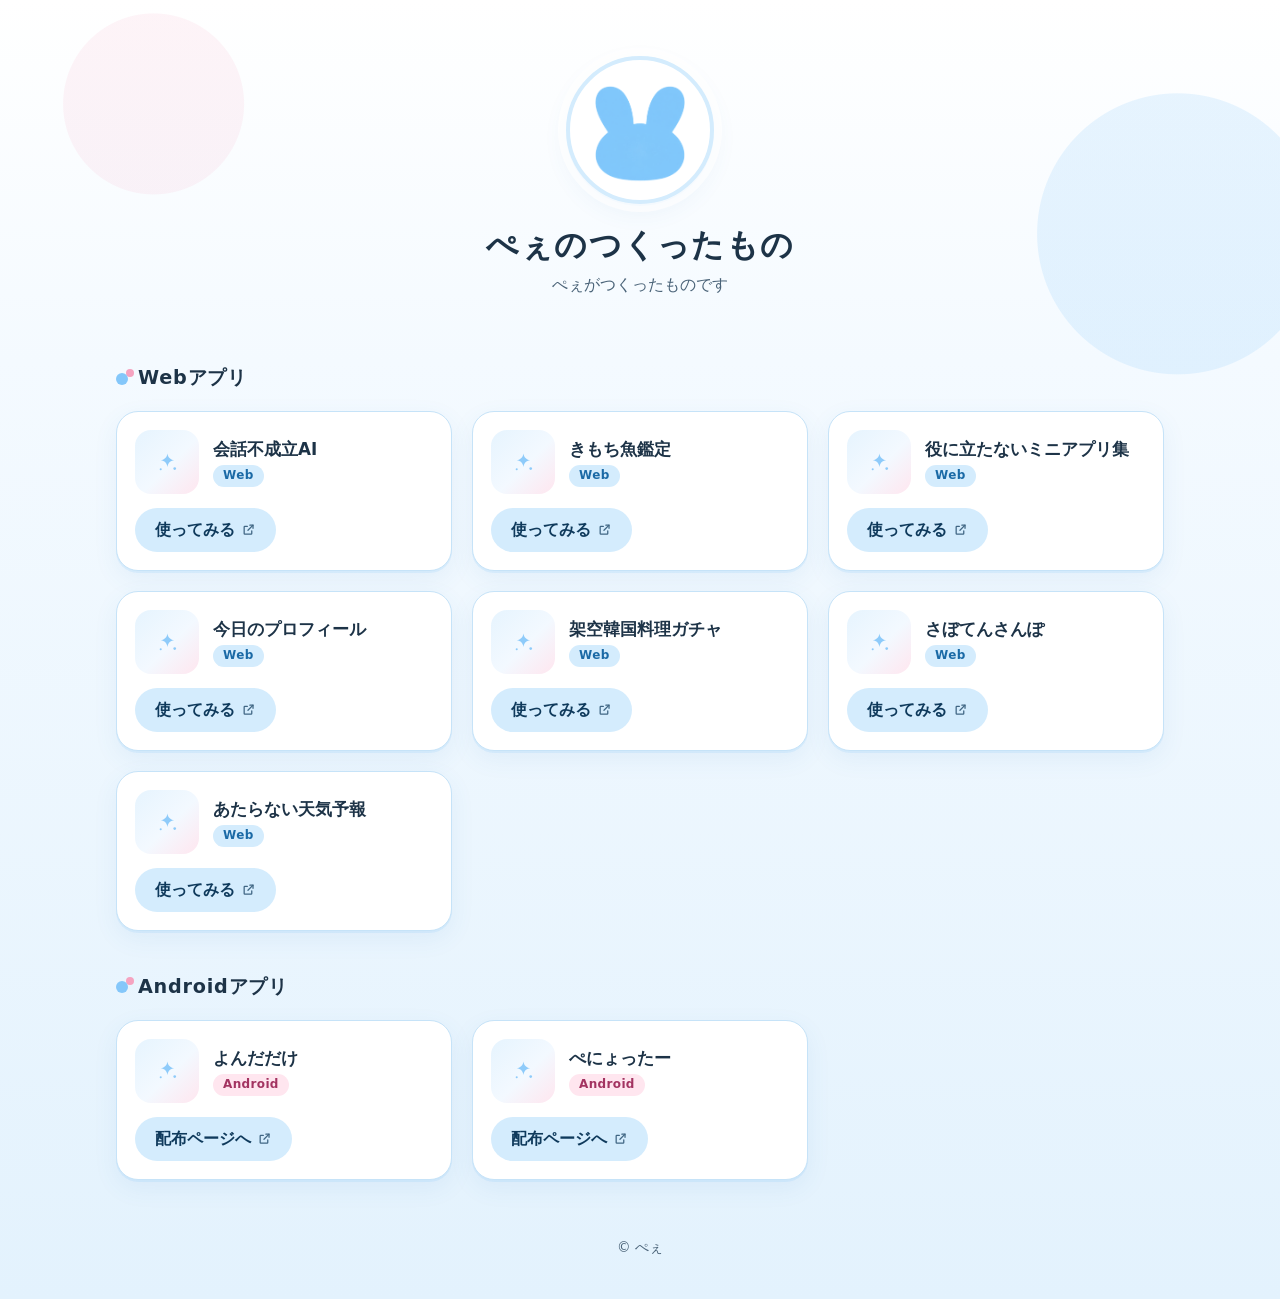
==== index.html @ b0e4f6c3 "Initial commit" ====
<!doctype html>
<html lang="ja" data-page="public">
<head>
  <meta charset="utf-8">
  <meta name="viewport" content="width=device-width, initial-scale=1">
  <title>ぺぇのつくったもの</title>
  <meta name="description" content="ぺぇがつくったものです">
  <meta name="theme-color" content="#eaf6ff">
  <link rel="icon" type="image/png" sizes="32x32" href="assets/favicon-32.png">
  <link rel="apple-touch-icon" href="assets/apple-touch-icon.png">
  <link rel="stylesheet" href="styles.css">
  <script src="app.js" defer></script>
</head>
<body>
  <div id="app" class="page">
    <p class="loading">読み込み中…</p>
  </div>
  <noscript><p class="load-error">このページの表示にはJavaScriptが必要です。</p></noscript>
</body>
</html>
---- styles.css ----
/* ぺぇのつくったもの — 水色が主役、ピンクは控えめなアクセント */

:root {
  color-scheme: light;
  --bg: #f4faff;
  --bg-deep: #e3f2fd;
  --surface: #ffffff;
  --text: #1d3347;
  --text-sub: #4a6378;
  --sky: #84c7fa;
  --sky-soft: #d4ecfd;
  --sky-line: #c6e3f8;
  --sky-ink: #1b6aa6;
  --pink: #f5a3c0;
  --pink-soft: #ffe6ef;
  --pink-ink: #a33461;
  --btn-bg: #d4ecfd;
  --btn-bg-hover: #bfe1fb;
  --btn-text: #0f3a5c;
  --focus: #1b6aa6;
  --radius-lg: 22px;
  --radius-md: 16px;
  --shadow: 0 2px 0 rgba(132, 199, 250, 0.18), 0 8px 24px rgba(60, 130, 190, 0.08);
  --font: system-ui, -apple-system, "Hiragino Maru Gothic ProN", "Hiragino Sans", "Yu Gothic UI", "Meiryo", sans-serif;
}

*,
*::before,
*::after {
  box-sizing: border-box;
}

html {
  -webkit-text-size-adjust: 100%;
}

body {
  margin: 0;
  min-height: 100vh;
  font-family: var(--font);
  font-size: 16px;
  line-height: 1.7;
  color: var(--text);
  background-color: var(--bg);
  background-image:
    radial-gradient(circle at 12% 8%, rgba(245, 163, 192, 0.12) 0 90px, transparent 91px),
    radial-gradient(circle at 92% 18%, rgba(132, 199, 250, 0.18) 0 140px, transparent 141px),
    linear-gradient(180deg, #ffffff 0, var(--bg) 360px, var(--bg-deep) 100%);
  background-repeat: no-repeat;
  overflow-wrap: anywhere;
}

img {
  max-width: 100%;
}

.sr-only {
  position: absolute;
  width: 1px;
  height: 1px;
  padding: 0;
  margin: -1px;
  overflow: hidden;
  clip: rect(0, 0, 0, 0);
  white-space: nowrap;
  border: 0;
}

:focus-visible {
  outline: 3px solid var(--focus);
  outline-offset: 3px;
}

.page {
  width: 100%;
  max-width: 1080px;
  margin: 0 auto;
  padding: 0 16px;
}

.loading,
.load-error {
  margin: 4rem auto;
  text-align: center;
  color: var(--text-sub);
}

/* ---------- プロフィール ---------- */

.profile {
  display: flex;
  flex-direction: column;
  align-items: center;
  text-align: center;
  padding: 56px 0 24px;
}

.avatar {
  width: 148px;
  height: 148px;
  border-radius: 50%;
  background: var(--surface);
  border: 4px solid var(--sky-soft);
  box-shadow: 0 0 0 8px rgba(255, 255, 255, 0.7), var(--shadow);
  display: flex;
  align-items: center;
  justify-content: center;
  overflow: hidden;
  position: relative;
}

.avatar img {
  width: 100%;
  height: 100%;
  object-fit: contain;
  display: block;
}

.avatar-ph {
  width: 100%;
  height: 100%;
  border-radius: 50%;
}

.site-title {
  margin: 20px 0 4px;
  font-size: clamp(1.5rem, 1.2rem + 1.4vw, 2rem);
  font-weight: 800;
  letter-spacing: 0.04em;
  line-height: 1.35;
}

.bio {
  margin: 0;
  color: var(--text-sub);
}

/* ---------- セクション ---------- */

.content {
  padding-bottom: 24px;
}

.section {
  margin-top: 40px;
}

.section-title {
  display: flex;
  align-items: center;
  gap: 10px;
  margin: 0 0 16px;
  font-size: 1.2rem;
  font-weight: 800;
  letter-spacing: 0.04em;
}

.section-title::before {
  content: "";
  width: 12px;
  height: 12px;
  border-radius: 50%;
  background: var(--sky);
  box-shadow: 8px -6px 0 -2px var(--pink);
  flex: none;
}

.grid {
  display: grid;
  grid-template-columns: 1fr;
  gap: 16px;
}

@media (min-width: 600px) {
  .grid {
    grid-template-columns: repeat(2, minmax(0, 1fr));
  }
}

@media (min-width: 960px) {
  .grid {
    grid-template-columns: repeat(3, minmax(0, 1fr));
    gap: 20px;
  }
}

/* ---------- 作品カード ---------- */

.card {
  display: flex;
  flex-direction: column;
  gap: 14px;
  min-width: 0;
  padding: 18px;
  background: var(--surface);
  border: 1px solid var(--sky-line);
  border-radius: var(--radius-lg);
  box-shadow: var(--shadow);
}

.card-head {
  display: flex;
  align-items: center;
  gap: 14px;
  min-width: 0;
}

.card-titles {
  min-width: 0;
  display: flex;
  flex-direction: column;
  align-items: flex-start;
  gap: 4px;
}

.card-title {
  margin: 0;
  font-size: 1.05rem;
  font-weight: 700;
  line-height: 1.45;
}

.card-desc {
  margin: 0;
  color: var(--text-sub);
  font-size: 0.95rem;
  white-space: pre-line;
}

.card-foot {
  margin-top: auto;
}

.media {
  background: #f1f8fe;
  overflow: hidden;
  display: flex;
  align-items: center;
  justify-content: center;
}

.media img {
  display: block;
  width: 100%;
  height: 100%;
  object-fit: contain;
}

.media-icon {
  width: 64px;
  height: 64px;
  flex: none;
  border-radius: var(--radius-md);
}

.media-shot {
  width: 100%;
  aspect-ratio: 16 / 9;
  border-radius: 14px;
}

/* 画像がない・読み込めない場合の共通の代替表示 */
.ph {
  display: flex;
  align-items: center;
  justify-content: center;
  background: linear-gradient(135deg, #e6f4fe 0%, #f3f9ff 55%, var(--pink-soft) 100%);
  color: var(--sky);
}

.ph-icon {
  width: 42%;
  max-width: 48px;
  height: auto;
  fill: currentColor;
  stroke: none;
  opacity: 0.9;
}

.badge {
  display: inline-block;
  padding: 0 10px;
  border-radius: 999px;
  font-size: 0.75rem;
  font-weight: 700;
  line-height: 1.8;
  letter-spacing: 0.03em;
}

.badge-web {
  background: var(--sky-soft);
  color: var(--sky-ink);
}

.badge-android {
  background: var(--pink-soft);
  color: var(--pink-ink);
}

/* ---------- ボタン・リンク ---------- */

.icon {
  width: 1.1em;
  height: 1.1em;
  flex: none;
  fill: none;
  stroke: currentColor;
  stroke-width: 2;
  stroke-linecap: round;
  stroke-linejoin: round;
}

.icon-ext {
  width: 0.95em;
  height: 0.95em;
  opacity: 0.75;
}

.btn {
  display: inline-flex;
  align-items: center;
  gap: 6px;
  min-height: 44px;
  padding: 8px 20px;
  border-radius: 999px;
  background: var(--btn-bg);
  color: var(--btn-text);
  font-weight: 700;
  text-decoration: none;
  transition: background-color 0.15s ease;
}

.btn:hover {
  background: var(--btn-bg-hover);
}

.links {
  list-style: none;
  margin: 0;
  padding: 0;
  display: flex;
  flex-wrap: wrap;
  gap: 12px;
}

.links li {
  max-width: 100%;
}

.link-pill {
  display: inline-flex;
  align-items: center;
  gap: 8px;
  max-width: 100%;
  min-height: 44px;
  padding: 8px 18px;
  border-radius: 999px;
  background: var(--surface);
  border: 1px solid var(--sky-line);
  box-shadow: var(--shadow);
  color: var(--text);
  font-weight: 700;
  text-decoration: none;
  transition: border-color 0.15s ease, background-color 0.15s ease;
}

.link-pill:hover {
  border-color: var(--sky);
  background: #fbfdff;
}

.icon-service {
  color: var(--sky-ink);
}

.link-label {
  min-width: 0;
}

/* ---------- フッター ---------- */

.footer {
  padding: 32px 0 40px;
  text-align: center;
  color: var(--text-sub);
  font-size: 0.85rem;
}

.footer p {
  margin: 0;
}

@media (prefers-reduced-motion: reduce) {
  * {
    transition: none !important;
  }
}
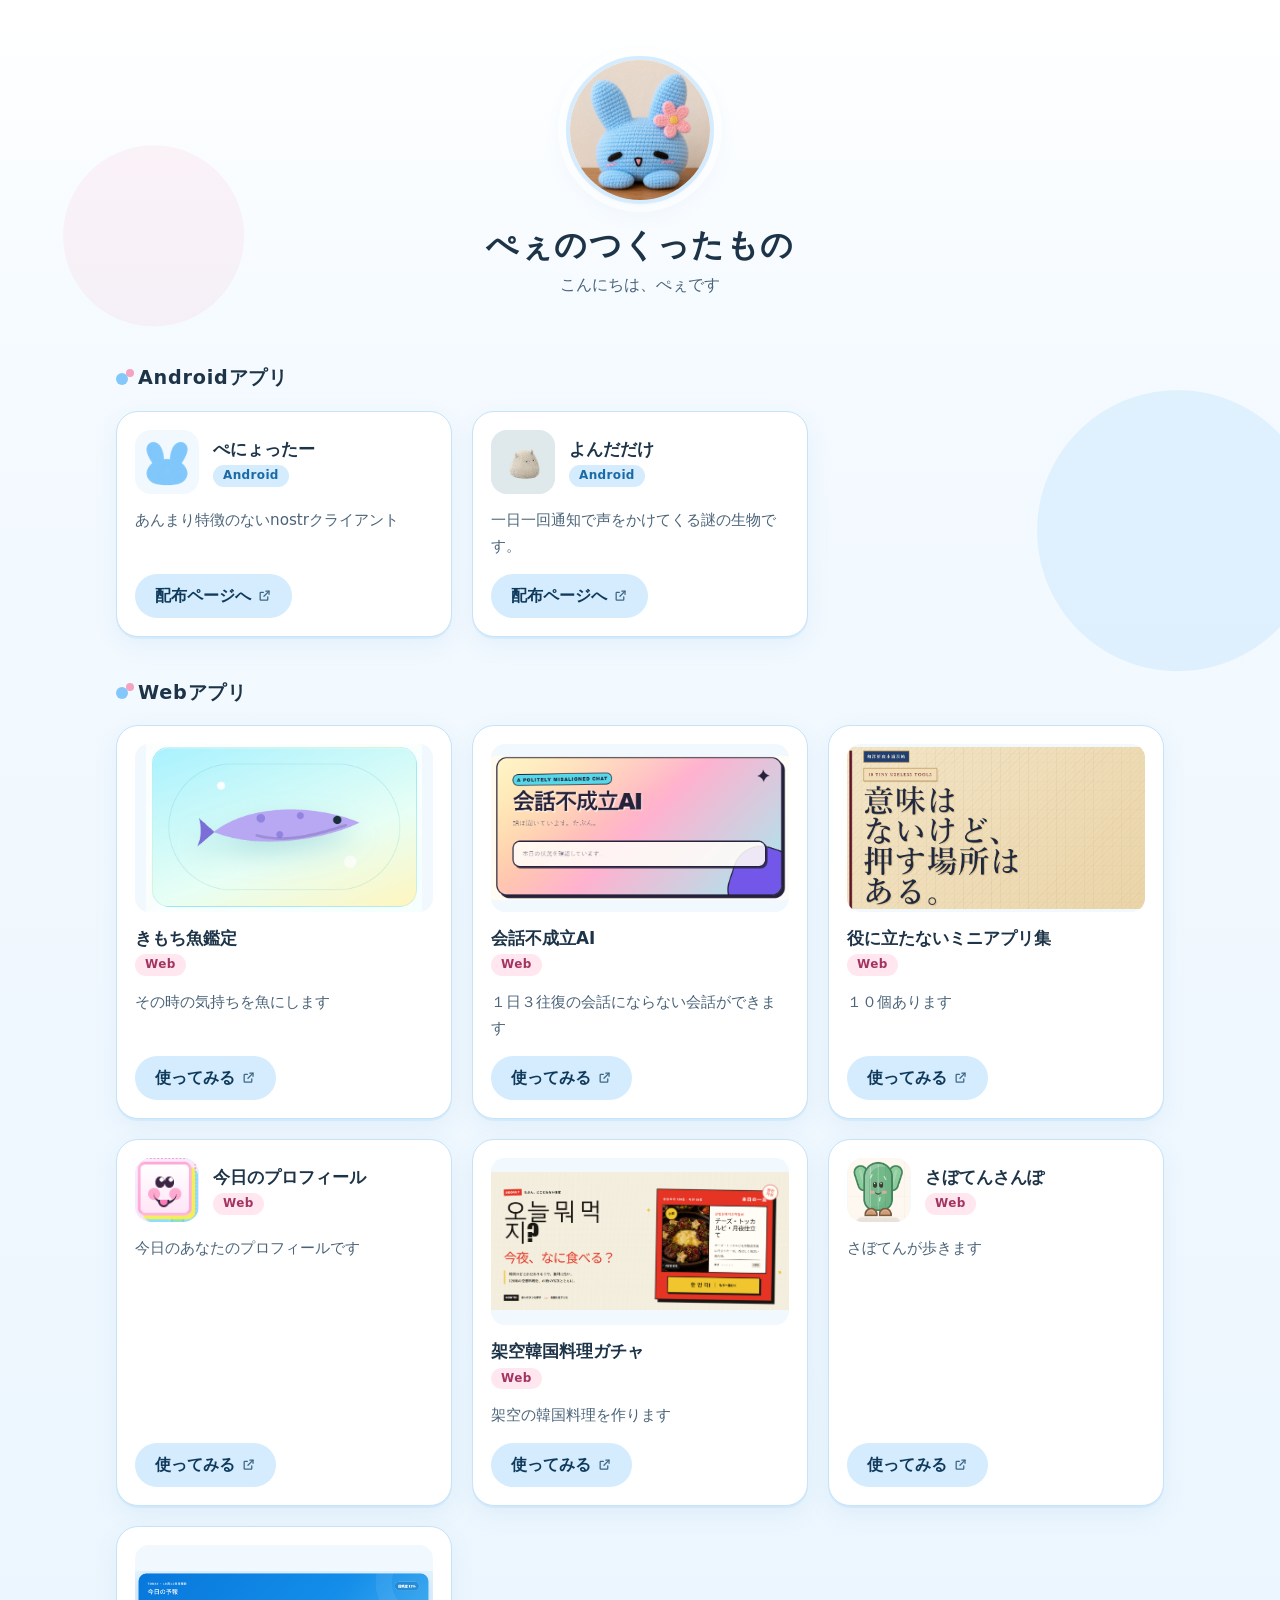
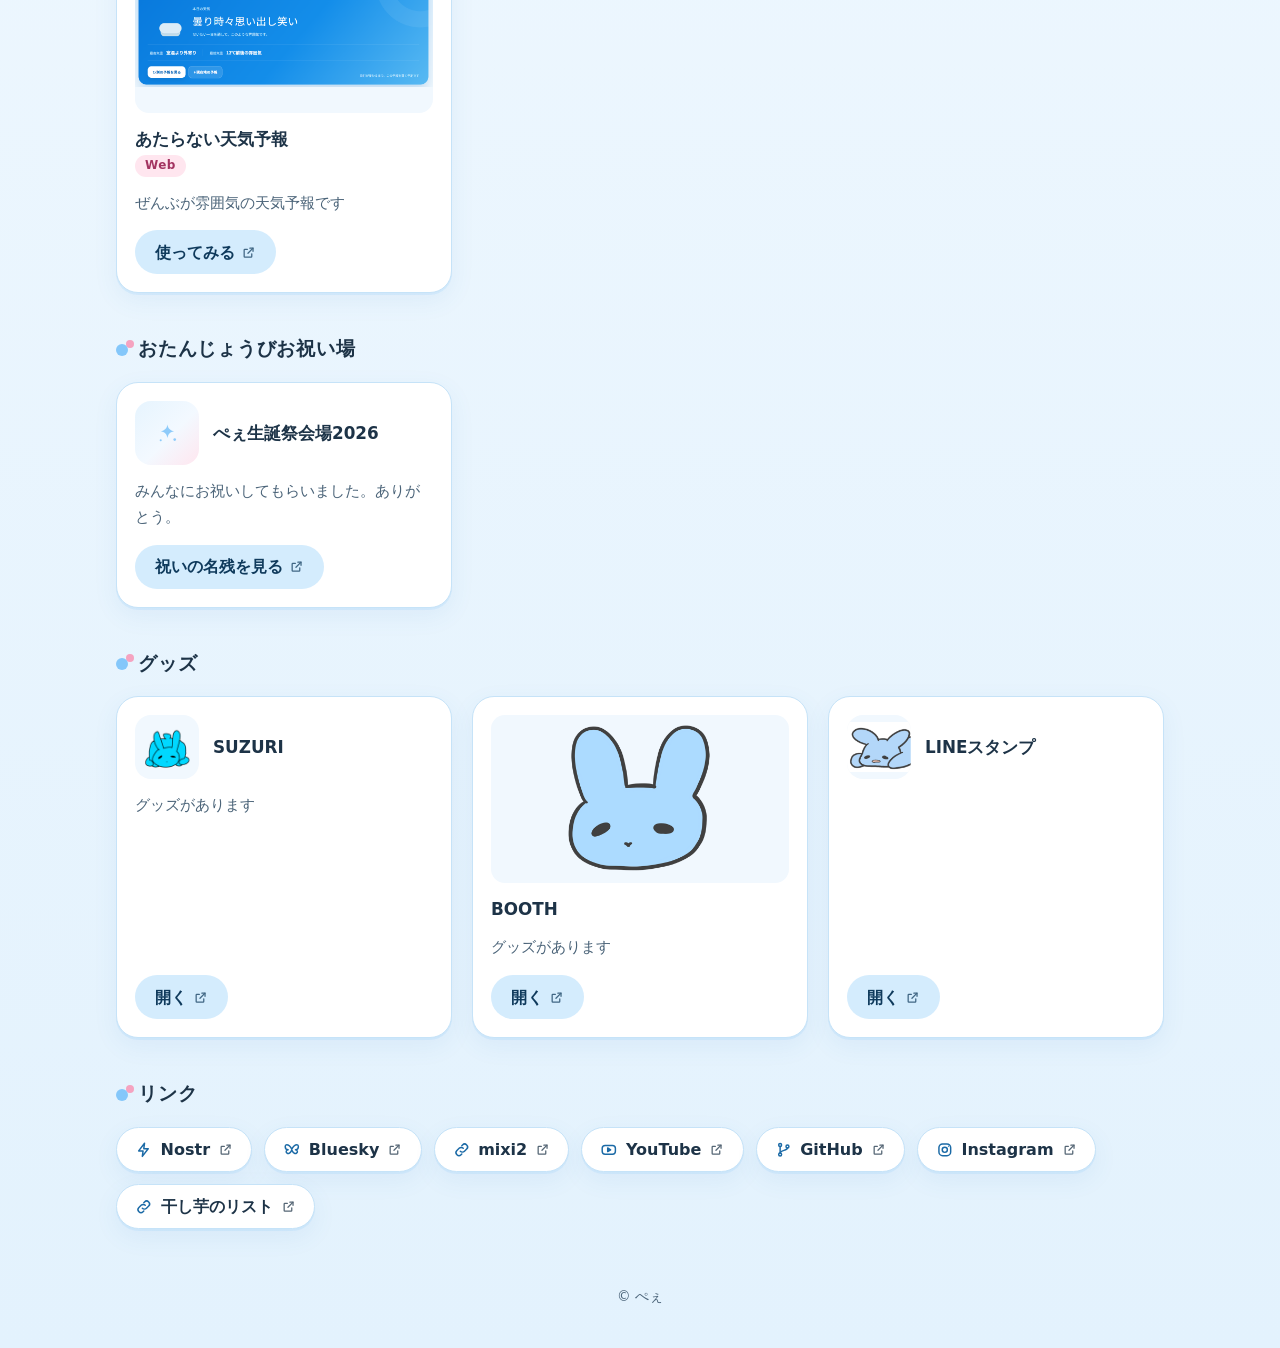
==== commit 243393de: "サイト更新" ====
--- a/index.html
+++ b/index.html
@@ -8,8 +8,8 @@
   <meta name="theme-color" content="#eaf6ff">
   <link rel="icon" type="image/png" sizes="32x32" href="assets/favicon-32.png">
   <link rel="apple-touch-icon" href="assets/apple-touch-icon.png">
-  <link rel="stylesheet" href="styles.css">
-  <script src="app.js" defer></script>
+  <link rel="stylesheet" href="styles.css?v=2">
+  <script src="app.js?v=2" defer></script>
 </head>
 <body>
   <div id="app" class="page">
--- a/styles.css
+++ b/styles.css
@@ -287,14 +287,25 @@
   letter-spacing: 0.03em;
 }
 
-.badge-web {
+/* ジャンルの並び順で4色を順に使う */
+.badge-c0 {
   background: var(--sky-soft);
   color: var(--sky-ink);
 }
 
-.badge-android {
+.badge-c1 {
   background: var(--pink-soft);
   color: var(--pink-ink);
+}
+
+.badge-c2 {
+  background: #dff3ea;
+  color: #1d6447;
+}
+
+.badge-c3 {
+  background: #ece7fa;
+  color: #573e9a;
 }
 
 /* ---------- ボタン・リンク ---------- */
